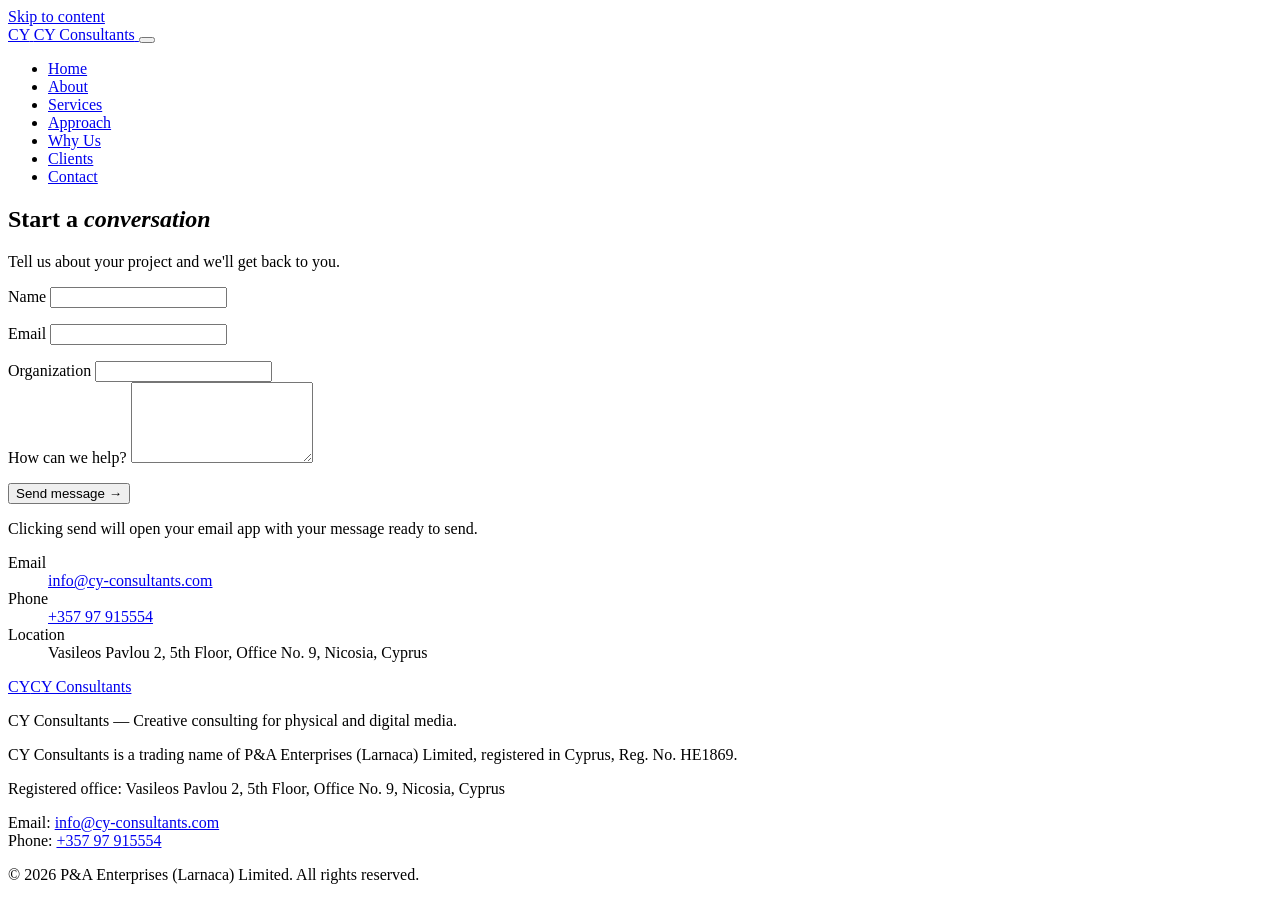
==== contact.html @ 1f39b443 "Add files via upload" ====
<!doctype html>
<html lang="en">
  <head>
    <meta charset="UTF-8" />
    <meta name="viewport" content="width=device-width, initial-scale=1" />
    <meta name="theme-color" content="#f5f2eb" />
    <meta name="robots" content="index, follow" />
    <title>Contact | CY Consultants</title>
    <meta name="description" content="Start a conversation with CY Consultants. Tell us about your project and we'll get back to you." />
    <link rel="canonical" href="https://www.cy-consultants.com/contact.html" />
    <meta property="og:type" content="website" />
    <meta property="og:url" content="https://www.cy-consultants.com/contact.html" />
    <meta property="og:site_name" content="CY Consultants" />
    <meta property="og:title" content="Contact | CY Consultants" />
    <meta property="og:description" content="Start a conversation with CY Consultants. Tell us about your project and we'll get back to you." />
    <meta name="twitter:card" content="summary" />
    <link rel="icon" type="image/svg+xml" href="./favicon.svg" />
    <link rel="preconnect" href="https://fonts.googleapis.com" />
    <link rel="preconnect" href="https://fonts.gstatic.com" crossorigin />
    <script type="module" crossorigin src="./assets/main-45K_laFC.js"></script>
    <link rel="stylesheet" crossorigin href="./assets/main-PewvCQrY.css">
  </head>
  <body>
    <a class="skip-link" href="#main">Skip to content</a>
    <header class="site-header">
      <div class="container header-inner">
        <a class="brand" href="./index.html#home" aria-label="CY Consultants, back to home" data-testid="link-brand">
          <span class="brand-mark" aria-hidden="true">CY</span>
          <span data-company-name>CY Consultants</span>
        </a>
        <button class="menu-toggle" type="button" aria-label="Open navigation menu" aria-controls="primary-navigation" aria-expanded="false" data-testid="button-menu">
          <span></span><span></span>
        </button>
        <nav class="site-nav" id="primary-navigation" aria-label="Primary navigation">
          <ul class="nav-list">
            <li><a href="./index.html#home" data-testid="link-home">Home</a></li>
            <li><a href="./index.html#about" data-testid="link-about">About</a></li>
            <li><a href="./index.html#services" data-testid="link-services">Services</a></li>
            <li><a href="./index.html#approach" data-testid="link-approach">Approach</a></li>
            <li><a href="./index.html#why-us" data-testid="link-why-us">Why Us</a></li>
            <li><a href="./index.html#clients" data-testid="link-clients">Clients</a></li>
            <li><a class="nav-contact" href="./contact.html" aria-current="page" data-testid="link-contact">Contact</a></li>
          </ul>
        </nav>
      </div>
    </header>

    <main id="main">
      <section class="section contact contact-page" aria-labelledby="contact-title">
        <div class="container">
          <div class="contact-panel">
            <div class="contact-main">
              <h1 id="contact-title">Start a <em>conversation</em></h1>
              <p class="contact-lead">Tell us about your project and we'll get back to you.</p>
              <form id="contact-form" class="contact-form" novalidate>
                <div class="form-field">
                  <label for="contact-name">Name</label>
                  <input id="contact-name" name="name" type="text" autocomplete="name" required aria-describedby="name-error" />
                  <p class="field-error" id="name-error" aria-live="polite"></p>
                </div>
                <div class="form-field">
                  <label for="contact-email">Email</label>
                  <input id="contact-email" name="email" type="email" autocomplete="email" required aria-describedby="email-error" />
                  <p class="field-error" id="email-error" aria-live="polite"></p>
                </div>
                <div class="form-field">
                  <label for="contact-organization">Organization</label>
                  <input id="contact-organization" name="organization" type="text" autocomplete="organization" />
                </div>
                <div class="form-field">
                  <label for="contact-message">How can we help?</label>
                  <textarea id="contact-message" name="message" rows="5" required aria-describedby="message-error"></textarea>
                  <p class="field-error" id="message-error" aria-live="polite"></p>
                </div>
                <button class="button-link" type="submit">Send message <span class="arrow" aria-hidden="true">→</span></button>
                <p class="form-note">Clicking send will open your email app with your message ready to send.</p>
              </form>
            </div>
            <dl class="contact-details">
              <div class="contact-detail"><dt>Email</dt><dd><a data-email href="mailto:info@cy-consultants.com">info@cy-consultants.com</a></dd></div>
              <div class="contact-detail"><dt>Phone</dt><dd><a data-phone href="tel:+35797915554">+357 97 915554</a></dd></div>
              <div class="contact-detail"><dt>Location</dt><dd data-address>Vasileos Pavlou 2, 5th Floor, Office No. 9, Nicosia, Cyprus</dd></div>
            </dl>
          </div>
        </div>
      </section>
    </main>

    <footer class="site-footer">
      <div class="container">
        <div class="footer-top">
          <div class="footer-brand">
            <a class="brand" href="./index.html#home" aria-label="CY Consultants, back to home" data-testid="link-footer-home"><span class="brand-mark" aria-hidden="true">CY</span><span data-company-name>CY Consultants</span></a>
            <p><span data-company-name>CY Consultants</span> — Creative consulting for physical and digital media.</p>
          </div>
          <div class="footer-meta">
            <p data-legal-line>CY Consultants is a trading name of P&amp;A Enterprises (Larnaca) Limited, registered in Cyprus, Reg. No. HE1869.</p>
            <p data-office-line>Registered office: Vasileos Pavlou 2, 5th Floor, Office No. 9, Nicosia, Cyprus</p>
            <p>Email: <a data-email href="mailto:info@cy-consultants.com">info@cy-consultants.com</a><br>Phone: <a data-phone href="tel:+35797915554">+357 97 915554</a></p>
          </div>
        </div>
        <div class="footer-bottom">
          <span data-copyright>© 2026 P&amp;A Enterprises (Larnaca) Limited. All rights reserved.</span>
        </div>
      </div>
    </footer>
  </body>
</html>
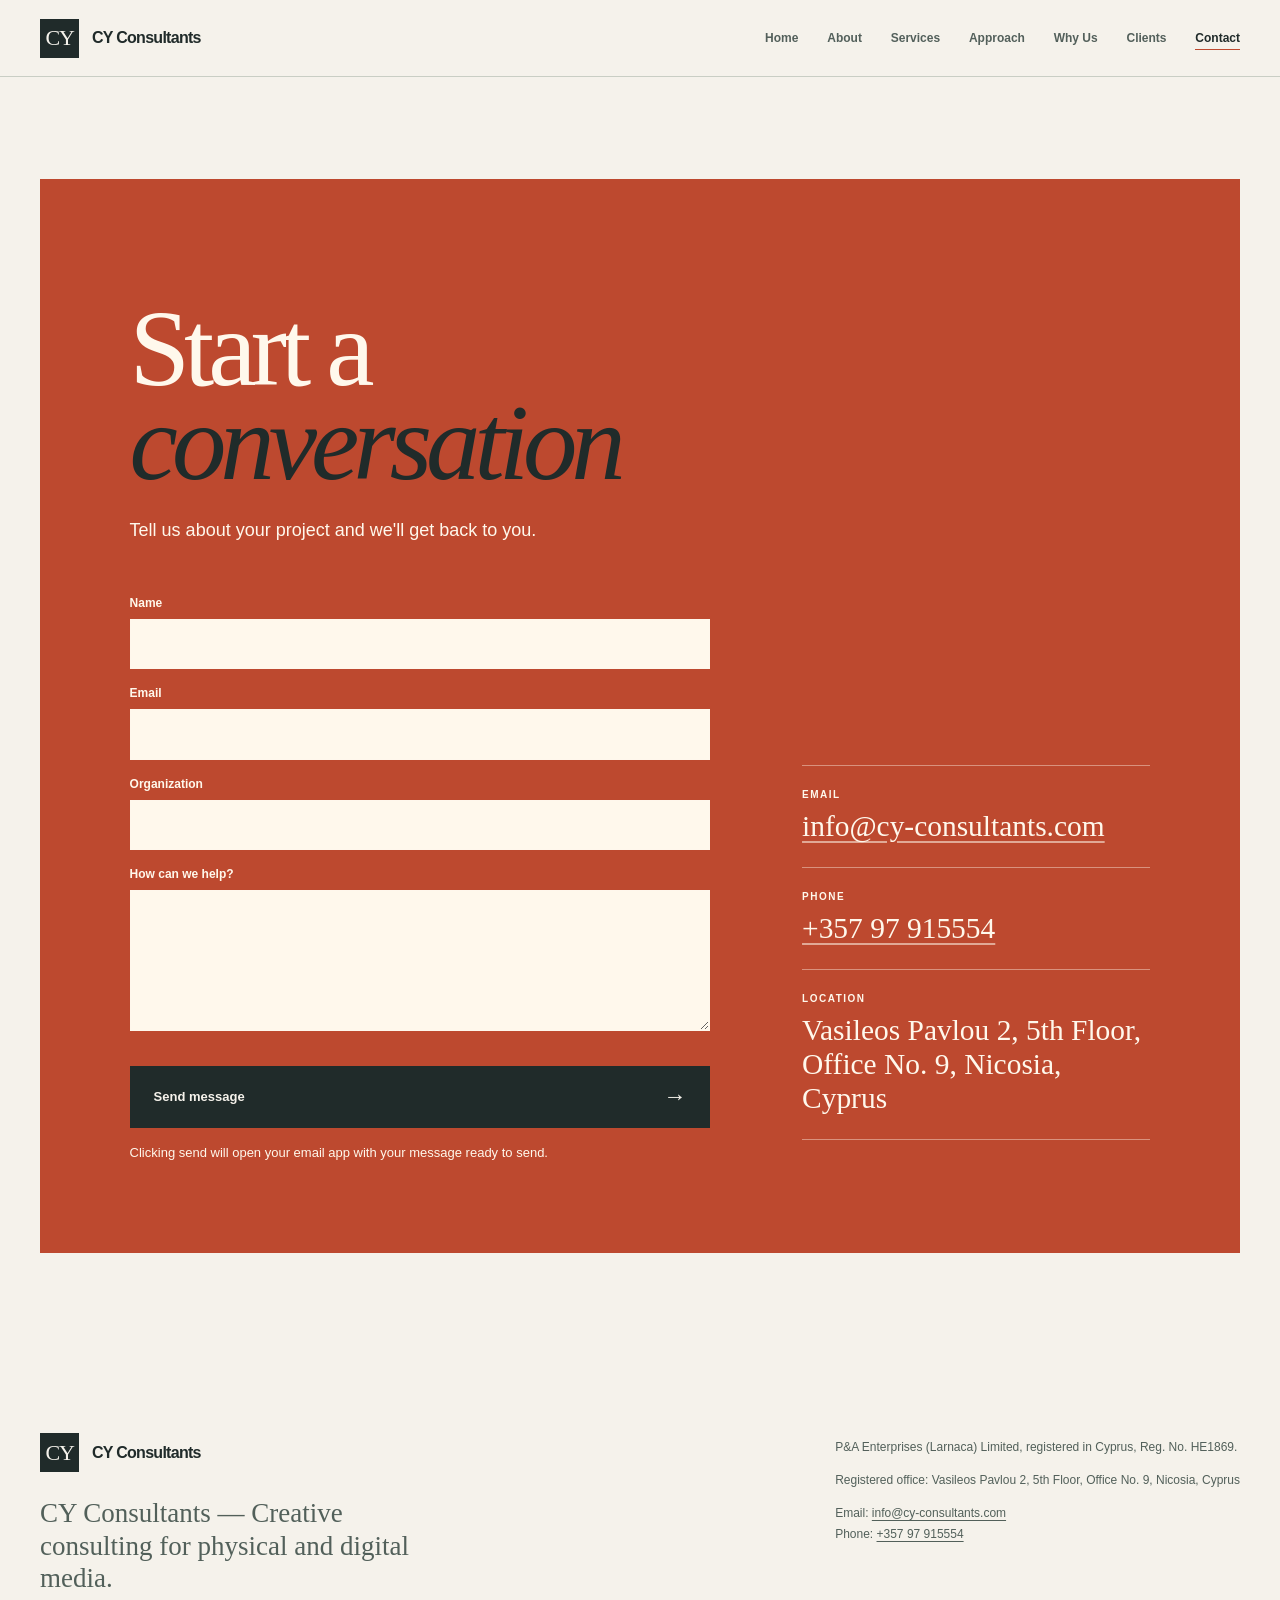
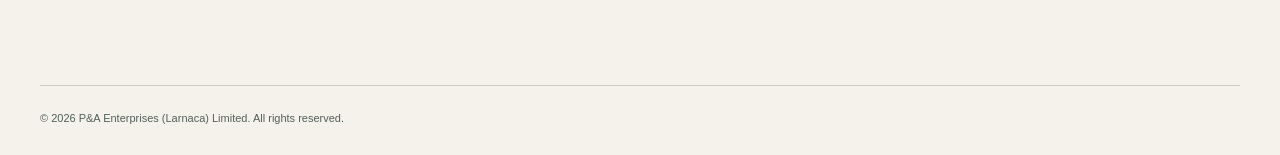
==== commit 214490ab: "Add files via upload" ====
--- a/contact.html
+++ b/contact.html
@@ -94,7 +94,7 @@
             <p><span data-company-name>CY Consultants</span> — Creative consulting for physical and digital media.</p>
           </div>
           <div class="footer-meta">
-            <p data-legal-line>CY Consultants is a trading name of P&amp;A Enterprises (Larnaca) Limited, registered in Cyprus, Reg. No. HE1869.</p>
+            <p>P&amp;A Enterprises (Larnaca) Limited, registered in Cyprus, Reg. No. HE1869.</p>
             <p data-office-line>Registered office: Vasileos Pavlou 2, 5th Floor, Office No. 9, Nicosia, Cyprus</p>
             <p>Email: <a data-email href="mailto:info@cy-consultants.com">info@cy-consultants.com</a><br>Phone: <a data-phone href="tel:+35797915554">+357 97 915554</a></p>
           </div>
--- a/assets/main-PewvCQrY.css
+++ b/assets/main-PewvCQrY.css
@@ -0,0 +1 @@
+@import"https://fonts.googleapis.com/css2?family=DM+Sans:wght@400;500;600;700&family=Instrument+Serif:ital@0;1&display=swap";:root{--paper: #f5f2eb;--paper-deep: #eae6db;--ink: #202b2a;--ink-soft: #52605a;--line: #c9cec4;--accent: #bd492f;--accent-deep: #a83924;--cream: #fff8ec;--font-display: "Instrument Serif", Georgia, serif;--font-body: "DM Sans", sans-serif}*{box-sizing:border-box}html{scroll-behavior:smooth;scroll-padding-top:82px}body{margin:0;color:var(--ink);background:var(--paper);font-family:var(--font-body);-webkit-font-smoothing:antialiased}button,a{-webkit-tap-highlight-color:transparent}a{color:inherit;text-decoration:none}button{font:inherit}::selection{background:var(--accent);color:var(--cream)}:focus-visible{outline:2px solid var(--accent);outline-offset:5px}.skip-link{position:fixed;top:-100px;left:12px;z-index:100;padding:12px 18px;background:var(--ink);color:var(--cream)}.skip-link:focus{top:12px}.container{width:min(100% - 80px,1392px);margin-inline:auto}.section{padding-block:clamp(96px,11vw,184px);scroll-margin-top:76px}.eyebrow{display:flex;align-items:center;gap:12px;margin:0;color:var(--accent);font-size:11px;font-weight:700;letter-spacing:.16em;line-height:1.5;text-transform:uppercase}.eyebrow:before{content:"";width:19px;height:1px;flex:none;background:currentColor}.section-heading{margin:25px 0 0;font-family:var(--font-display);font-size:clamp(60px,7vw,112px);font-weight:400;letter-spacing:-.055em;line-height:.96}.section-heading em,.hero h1 em,.contact h1 em{color:var(--accent);font-weight:400}.intro{color:var(--ink-soft);font-size:clamp(17px,1.42vw,20px);line-height:1.7}.site-header{position:sticky;top:0;z-index:50;background:#f5f2ebf5;border-bottom:1px solid var(--line);-webkit-backdrop-filter:blur(18px);backdrop-filter:blur(18px)}.header-inner{min-height:76px;display:flex;align-items:center;justify-content:space-between;gap:24px}.brand{display:inline-flex;align-items:center;gap:13px;flex:none;font-size:16px;font-weight:700;letter-spacing:-.045em}.brand-mark{width:39px;height:39px;display:grid;place-items:center;background:var(--ink);color:var(--paper);font-family:var(--font-display);font-size:22px;font-weight:400;letter-spacing:-.055em}.nav-list{display:flex;align-items:center;gap:clamp(15px,2.25vw,36px);margin:0;padding:0;list-style:none}.nav-list a{position:relative;display:inline-block;padding:12px 0;color:#53605b;font-size:12px;font-weight:600;transition:color .22s ease}.nav-list a:after{content:"";position:absolute;bottom:7px;left:0;width:100%;height:1px;background:var(--accent);transform:scaleX(0);transform-origin:left;transition:transform .22s ease}.nav-list a:hover,.nav-list a[aria-current=location],.nav-list a[aria-current=page]{color:var(--ink)}.nav-list a:hover:after,.nav-list a[aria-current=location]:after,.nav-list a[aria-current=page]:after{transform:scaleX(1)}.nav-list .nav-contact{color:var(--accent)}.menu-toggle{display:none;width:44px;height:44px;align-items:center;justify-content:center;flex-direction:column;gap:6px;border:1px solid var(--line);background:transparent;color:var(--ink);cursor:pointer}.menu-toggle span{width:19px;height:1px;background:currentColor;transition:transform .25s ease,opacity .25s ease}.menu-toggle[aria-expanded=true] span:first-child{transform:translateY(3.5px) rotate(45deg)}.menu-toggle[aria-expanded=true] span:last-child{transform:translateY(-3.5px) rotate(-45deg)}.hero{padding:clamp(72px,8vw,130px) 0 0;overflow:hidden}.hero-grid{display:grid;grid-template-columns:minmax(0,1.2fr) minmax(300px,.8fr);gap:clamp(50px,7vw,120px);align-items:end}.hero-copy{padding-bottom:clamp(74px,8vw,128px)}.hero .eyebrow{margin-bottom:clamp(36px,5vw,76px)}.hero h1{max-width:830px;margin:0;font-family:var(--font-display);font-size:clamp(76px,7.7vw,139px);font-weight:400;letter-spacing:-.065em;line-height:.88}.hero h1 em{display:inline}.hero-lead{max-width:625px;margin:clamp(35px,4vw,56px) 0 0;color:var(--ink-soft);font-size:clamp(17px,1.25vw,19px);line-height:1.75}.button-link{display:inline-flex;align-items:center;justify-content:space-between;gap:52px;min-height:62px;padding:0 24px;background:var(--accent);color:var(--cream);font-size:13px;font-weight:700;transition:background .25s ease,transform .25s ease}.button-link:hover{background:var(--accent-deep);transform:translateY(-3px)}.button-link .arrow{font-size:23px;font-weight:400;line-height:1;transition:transform .25s ease}.button-link:hover .arrow{transform:translate(5px)}.hero .button-link{margin-top:43px}.hero-art{position:relative;min-height:635px;height:min(48vw,735px);background:var(--accent);overflow:hidden;isolation:isolate}.hero-art:before{content:"";position:absolute;width:100%;aspect-ratio:1;top:7%;right:-38%;border:1px solid rgba(255,248,236,.62);border-radius:50%;box-shadow:0 0 0 72px #fff8ec12,0 0 0 144px #fff8ec12,0 0 0 216px #fff8ec12}.hero-art:after{content:"";position:absolute;inset:0;opacity:.12;background-image:url("data:image/svg+xml,%3Csvg viewBox='0 0 180 180' xmlns='http://www.w3.org/2000/svg'%3E%3Cfilter id='n'%3E%3CfeTurbulence type='fractalNoise' baseFrequency='.82' numOctaves='3' stitchTiles='stitch'/%3E%3C/filter%3E%3Crect width='100%25' height='100%25' filter='url(%23n)' opacity='.5'/%3E%3C/svg%3E");pointer-events:none}.art-cross{position:absolute;width:1px;height:130%;left:48%;top:-15%;background:#fff8ec4d;transform:rotate(40deg)}.art-cross:after{content:"";position:absolute;width:130vh;height:1px;top:50%;left:-65vh;background:#fff8ec4d}.art-type{position:absolute;z-index:1;top:43%;left:8%;color:var(--cream);font-family:var(--font-display);font-size:clamp(170px,22vw,380px);letter-spacing:-.11em;line-height:.65;opacity:.96}.art-top,.art-bottom{position:absolute;z-index:2;left:9%;right:9%;display:flex;justify-content:space-between;color:var(--cream);font-size:10px;font-weight:600;letter-spacing:.13em;text-transform:uppercase}.art-top{top:32px}.art-bottom{bottom:34px}.hero-bottom{display:flex;align-items:center;justify-content:space-between;gap:24px;padding:24px 0 26px;border-bottom:1px solid var(--line);color:var(--ink-soft);font-size:10px;font-weight:700;letter-spacing:.16em;text-transform:uppercase}.hero-bottom .line{flex:1;height:1px;max-width:210px;background:var(--line)}.about-grid{display:grid;grid-template-columns:1fr 1.1fr;gap:12%}.about .section-heading{max-width:570px}.about-copy{padding-top:61px}.about-copy p{margin:0 0 29px;color:var(--ink-soft);font-size:clamp(17px,1.5vw,21px);line-height:1.72}.about-copy p:first-child{color:var(--ink)}.about-rule{display:flex;justify-content:space-between;align-items:center;margin-top:85px;padding-top:20px;border-top:1px solid var(--line);color:var(--ink-soft);font-size:11px;font-weight:700;letter-spacing:.11em;text-transform:uppercase}.about-rule svg{color:var(--accent)}.services{background:var(--paper-deep)}.section-top{display:flex;justify-content:space-between;align-items:end;gap:40px;margin-bottom:61px}.section-top .intro{max-width:400px;margin:0 0 6px}.services-grid{display:grid;grid-template-columns:repeat(2,minmax(0,1fr));border-top:1px solid #bdc3b8;border-left:1px solid #bdc3b8}.service-card{min-height:325px;display:flex;flex-direction:column;padding:clamp(27px,3.1vw,48px);border-right:1px solid #bdc3b8;border-bottom:1px solid #bdc3b8;transition:background .3s ease}.service-card:hover{background:#fff8ec8f}.service-top{display:flex;justify-content:space-between;align-items:start;color:var(--accent)}.service-num{font-family:var(--font-display);font-size:32px;line-height:1}.service-symbol{width:42px;height:42px;border:1px solid currentColor;border-radius:50%;display:grid;place-items:center;font-size:20px;font-weight:400}.service-content{margin-top:auto;padding-top:40px}.service-card h3{max-width:490px;margin:0 0 17px;font-family:var(--font-display);font-size:clamp(35px,3.1vw,49px);font-weight:400;letter-spacing:-.035em;line-height:1}.service-card p{max-width:590px;margin:0;color:var(--ink-soft);font-size:14px;line-height:1.72}.approach-head{display:grid;grid-template-columns:1fr 1fr;align-items:end;gap:10%;margin-bottom:64px}.approach-head .intro{max-width:445px;margin-bottom:4px}.steps{border-top:1px solid var(--line)}.step{display:grid;grid-template-columns:115px minmax(180px,.8fr) 1fr 30px;align-items:center;gap:24px;min-height:143px;padding:25px 0;border-bottom:1px solid var(--line)}.step-num{align-self:start;padding-top:12px;color:var(--accent);font-family:var(--font-display);font-size:27px}.step h3{margin:0;font-family:var(--font-display);font-size:clamp(42px,4vw,63px);font-weight:400;letter-spacing:-.045em;line-height:1}.step p{max-width:570px;margin:0;color:var(--ink-soft);font-size:15px;line-height:1.7}.step-marker{width:12px;height:12px;border:1px solid var(--accent);border-radius:50%;justify-self:end}.step:last-child .step-marker{background:var(--accent)}.why{position:relative;overflow:hidden;background:var(--ink);color:var(--paper)}.why:after{content:"CY";position:absolute;right:-1vw;bottom:-12vw;color:#fff8ec0b;font-family:var(--font-display);font-size:42vw;letter-spacing:-.13em;line-height:.8;pointer-events:none}.why .container{position:relative;z-index:1}.why .eyebrow{color:#e78e72}.why-head{display:grid;grid-template-columns:1fr 1fr;gap:12%}.why .section-heading{max-width:750px}.why .section-heading em{color:#e78e72}.why-intro{align-self:end;max-width:480px;margin:0 0 5px;color:#ced4c8;font-family:var(--font-display);font-size:clamp(27px,2.7vw,42px);line-height:1.14}.why-list{display:grid;grid-template-columns:repeat(3,1fr);gap:35px;margin-top:clamp(90px,10vw,160px)}.why-item{padding-top:25px;border-top:1px solid #66716b}.why-item span{display:block;margin-bottom:40px;color:#e78e72;font-family:var(--font-display);font-size:28px}.why-item p{max-width:340px;margin:0;color:#e0e4da;font-size:16px;line-height:1.75}.clients-grid{display:grid;grid-template-columns:1fr 1fr;gap:12%}.clients-copy{padding-top:61px}.clients-copy p{max-width:600px;margin:0;font-size:clamp(19px,1.75vw,26px);line-height:1.6}.chips{display:flex;flex-wrap:wrap;gap:12px;margin-top:42px}.chip{display:inline-flex;align-items:center;min-height:47px;padding:10px 18px;border:1px solid var(--line);border-radius:100px;color:var(--ink);font-size:12px;font-weight:600;line-height:1.4}.chip:before{content:"";width:5px;height:5px;margin-right:11px;border-radius:50%;background:var(--accent);flex:none}.contact{padding-top:0;padding-bottom:0}.contact-page{padding-block:clamp(70px,8vw,120px)}.contact-panel{display:grid;grid-template-columns:1.25fr .75fr;gap:9%;padding:clamp(55px,7vw,110px);background:var(--accent);color:var(--cream)}.contact-main,.contact-details{min-width:0}.contact .eyebrow{color:var(--cream)}.contact h1{max-width:760px;margin:33px 0 26px;font-family:var(--font-display);font-size:clamp(71px,8.5vw,132px);font-weight:400;letter-spacing:-.055em;line-height:.86}.contact h1 em{color:var(--ink)}.contact-lead{margin:0;font-size:18px;line-height:1.7}.contact .button-link{margin-top:18px;border:0;cursor:pointer;background:var(--ink);color:var(--paper)}.contact .button-link:hover{background:#36433e}.contact-form{display:grid;gap:17px;max-width:690px;margin-top:50px}.form-field{min-width:0}.form-field label{display:block;margin-bottom:9px;font-size:12px;font-weight:700}.form-field input,.form-field textarea{display:block;width:100%;min-height:50px;padding:13px 15px;border:1px solid rgba(255,248,236,.68);border-radius:0;background:var(--cream);color:var(--ink);font:inherit;font-size:15px;line-height:1.5}.form-field textarea{min-height:140px;resize:vertical}.form-field input:focus-visible,.form-field textarea:focus-visible{outline:3px solid var(--ink);outline-offset:2px}.form-field [aria-invalid=true]{border:2px solid var(--ink)}.field-error{margin:6px 0 0;color:var(--cream);font-size:13px;font-weight:700;line-height:1.4}.field-error:empty{display:none}.form-note{max-width:450px;margin:-2px 0 0;font-size:13px;line-height:1.6}.contact-details{align-self:end;padding-bottom:8px}.contact-detail{padding:23px 0;border-top:1px solid rgba(255,248,236,.42)}.contact-detail:last-child{border-bottom:1px solid rgba(255,248,236,.42)}.contact-detail dt{margin-bottom:10px;font-size:10px;font-weight:700;letter-spacing:.15em;text-transform:uppercase}.contact-detail dd{margin:0;overflow-wrap:anywhere;font-family:var(--font-display);font-size:clamp(22px,2.3vw,32px);line-height:1.15}.contact-detail a{text-decoration:underline;text-decoration-color:#fff8ec8c;text-underline-offset:5px}.contact-detail a:hover{text-decoration-color:currentColor}.site-footer{padding:78px 0 28px}.footer-top{display:flex;justify-content:space-between;gap:50px;padding-bottom:90px}.footer-brand{max-width:420px}.footer-brand .brand{margin-bottom:25px}.footer-brand p{margin:0;color:var(--ink-soft);font-family:var(--font-display);font-size:27px;line-height:1.2}.footer-meta{max-width:540px;padding-top:4px;color:var(--ink-soft);font-size:12px;line-height:1.8}.footer-meta p{margin:0 0 11px}.footer-meta a{text-decoration:underline;text-underline-offset:3px;overflow-wrap:anywhere}.footer-bottom{display:flex;justify-content:space-between;gap:20px;padding-top:24px;border-top:1px solid var(--line);color:var(--ink-soft);font-size:11px;line-height:1.6}.back-to-top{color:var(--ink);font-weight:700;white-space:nowrap}.back-to-top:hover{color:var(--accent)}@media(max-width:1050px){.container{width:min(100% - 56px,1392px)}.nav-list{gap:15px}.hero-grid{grid-template-columns:1.1fr .9fr;gap:32px}.hero-art{min-height:550px}.hero h1{font-size:clamp(68px,8vw,100px)}.about-grid,.clients-grid{gap:7%}}@media(max-width:767px){html{scroll-padding-top:70px}.container{width:min(100% - 38px,1392px)}.section{padding-block:87px}.header-inner{min-height:68px}.brand{font-size:15px}.brand-mark{width:36px;height:36px;font-size:21px}.menu-toggle{display:flex}.site-nav{position:absolute;left:0;right:0;top:100%;padding:0 19px;overflow:hidden;max-height:0;visibility:hidden;background:var(--paper);border-bottom:0 solid var(--line);transition:max-height .3s ease,visibility .3s ease,border-width .3s ease}.site-nav.is-open{max-height:550px;visibility:visible;border-bottom-width:1px}.nav-list{display:block;padding:12px 0 25px}.nav-list li{border-bottom:1px solid var(--line)}.nav-list a{display:block;padding:14px 3px;font-family:var(--font-display);font-size:27px;font-weight:400}.nav-list a:after{display:none}.hero{padding-top:67px}.hero-grid{grid-template-columns:1fr;gap:0}.hero-copy{padding-bottom:63px}.hero .eyebrow{margin-bottom:35px}.hero h1{max-width:700px;font-size:clamp(63px,12vw,97px)}.hero-lead{margin-top:28px;font-size:17px}.hero .button-link{margin-top:32px}.hero-art{min-height:0;height:460px}.art-type{font-size:clamp(170px,48vw,310px)}.hero-bottom{font-size:9px}.hero-bottom .line{max-width:70px}.about-grid,.approach-head,.clients-grid,.why-head{grid-template-columns:1fr;gap:0}.about-copy,.clients-copy{padding-top:48px}.about-rule{margin-top:50px}.section-top{display:block;margin-bottom:40px}.section-top .intro{margin-top:27px}.services-grid{grid-template-columns:1fr}.service-card{min-height:290px}.service-card h3{font-size:clamp(37px,8vw,48px)}.approach-head{margin-bottom:45px}.approach-head .intro{margin-top:27px}.step{grid-template-columns:48px 1fr 20px;gap:14px;min-height:0;padding:27px 0}.step-num{padding-top:7px;font-size:23px}.step h3{font-size:45px}.step p{grid-column:2 / 3;font-size:14px}.step-marker{grid-column:3;grid-row:1}.why-intro{margin-top:48px}.why-list{grid-template-columns:1fr;gap:40px;margin-top:85px}.why-item span{margin-bottom:18px}.why-item p{max-width:600px}.clients-copy p{font-size:19px}.contact-page{padding-block:65px}.contact-panel{grid-template-columns:1fr;gap:65px;padding:55px 28px}.contact h1{font-size:clamp(68px,13vw,100px)}.contact-details{padding-bottom:0}.site-footer{padding-top:65px}.footer-top{display:block;padding-bottom:55px}.footer-meta{margin-top:46px}}@media(max-width:420px){.hero h1{font-size:61px}.hero-art{height:360px}.art-type{font-size:170px}.hero-bottom .line{display:none}.contact-panel{padding-inline:21px}.contact h1{font-size:65px}.footer-bottom{flex-direction:column}}@media(prefers-reduced-motion:reduce){html{scroll-behavior:auto}*,*:before,*:after{animation-duration:.01ms!important;transition-duration:.01ms!important}}
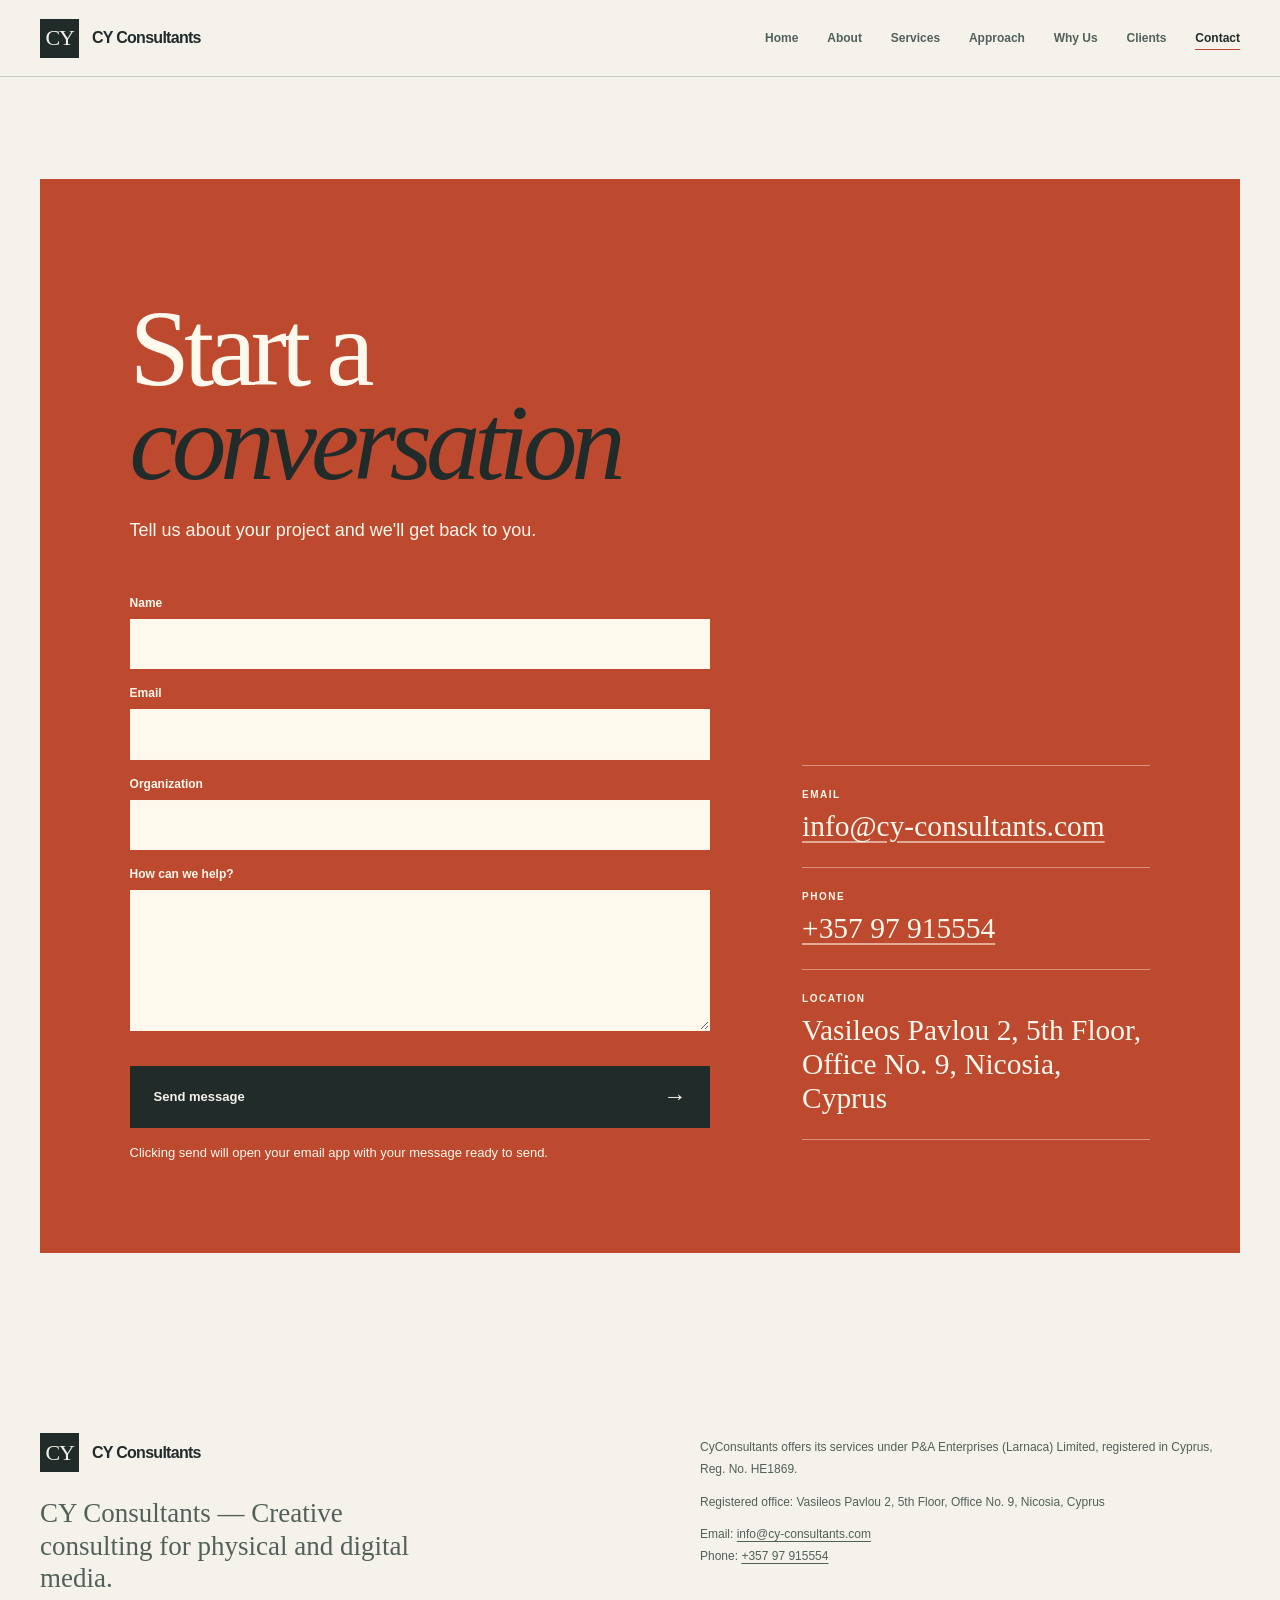
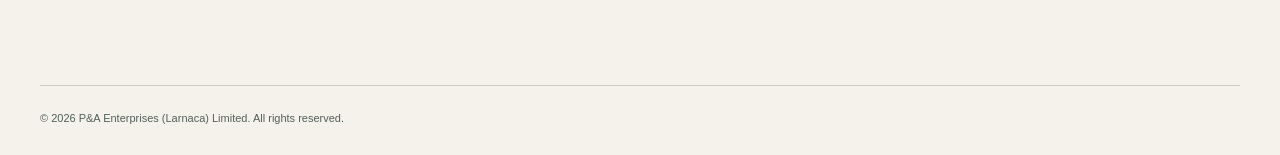
==== commit 444ae510: "Update footer text for company registration details" ====
--- a/contact.html
+++ b/contact.html
@@ -94,7 +94,7 @@
             <p><span data-company-name>CY Consultants</span> — Creative consulting for physical and digital media.</p>
           </div>
           <div class="footer-meta">
-            <p>P&amp;A Enterprises (Larnaca) Limited, registered in Cyprus, Reg. No. HE1869.</p>
+            <p>CyConsultants offers its services under P&amp;A Enterprises (Larnaca) Limited, registered in Cyprus, Reg. No. HE1869.</p>
             <p data-office-line>Registered office: Vasileos Pavlou 2, 5th Floor, Office No. 9, Nicosia, Cyprus</p>
             <p>Email: <a data-email href="mailto:info@cy-consultants.com">info@cy-consultants.com</a><br>Phone: <a data-phone href="tel:+35797915554">+357 97 915554</a></p>
           </div>
@@ -105,4 +105,4 @@
       </div>
     </footer>
   </body>
-</html>+</html>
